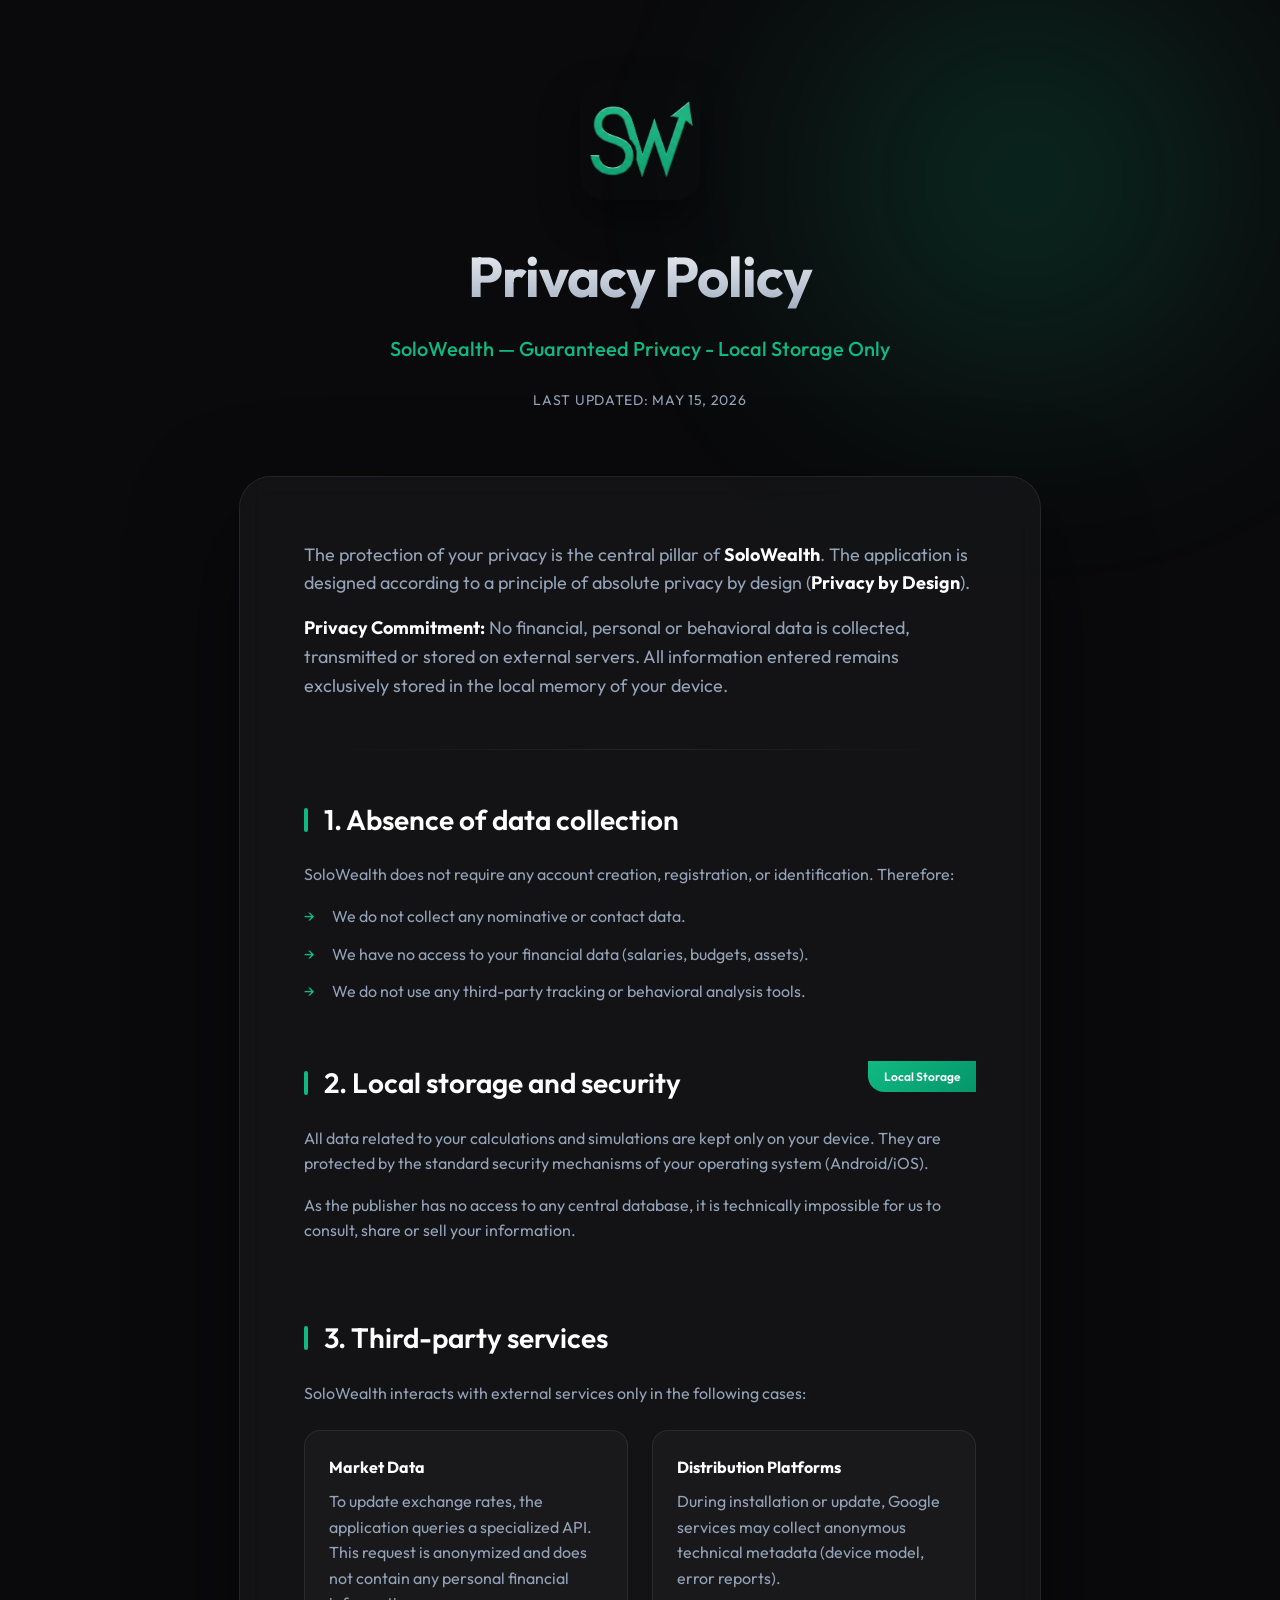
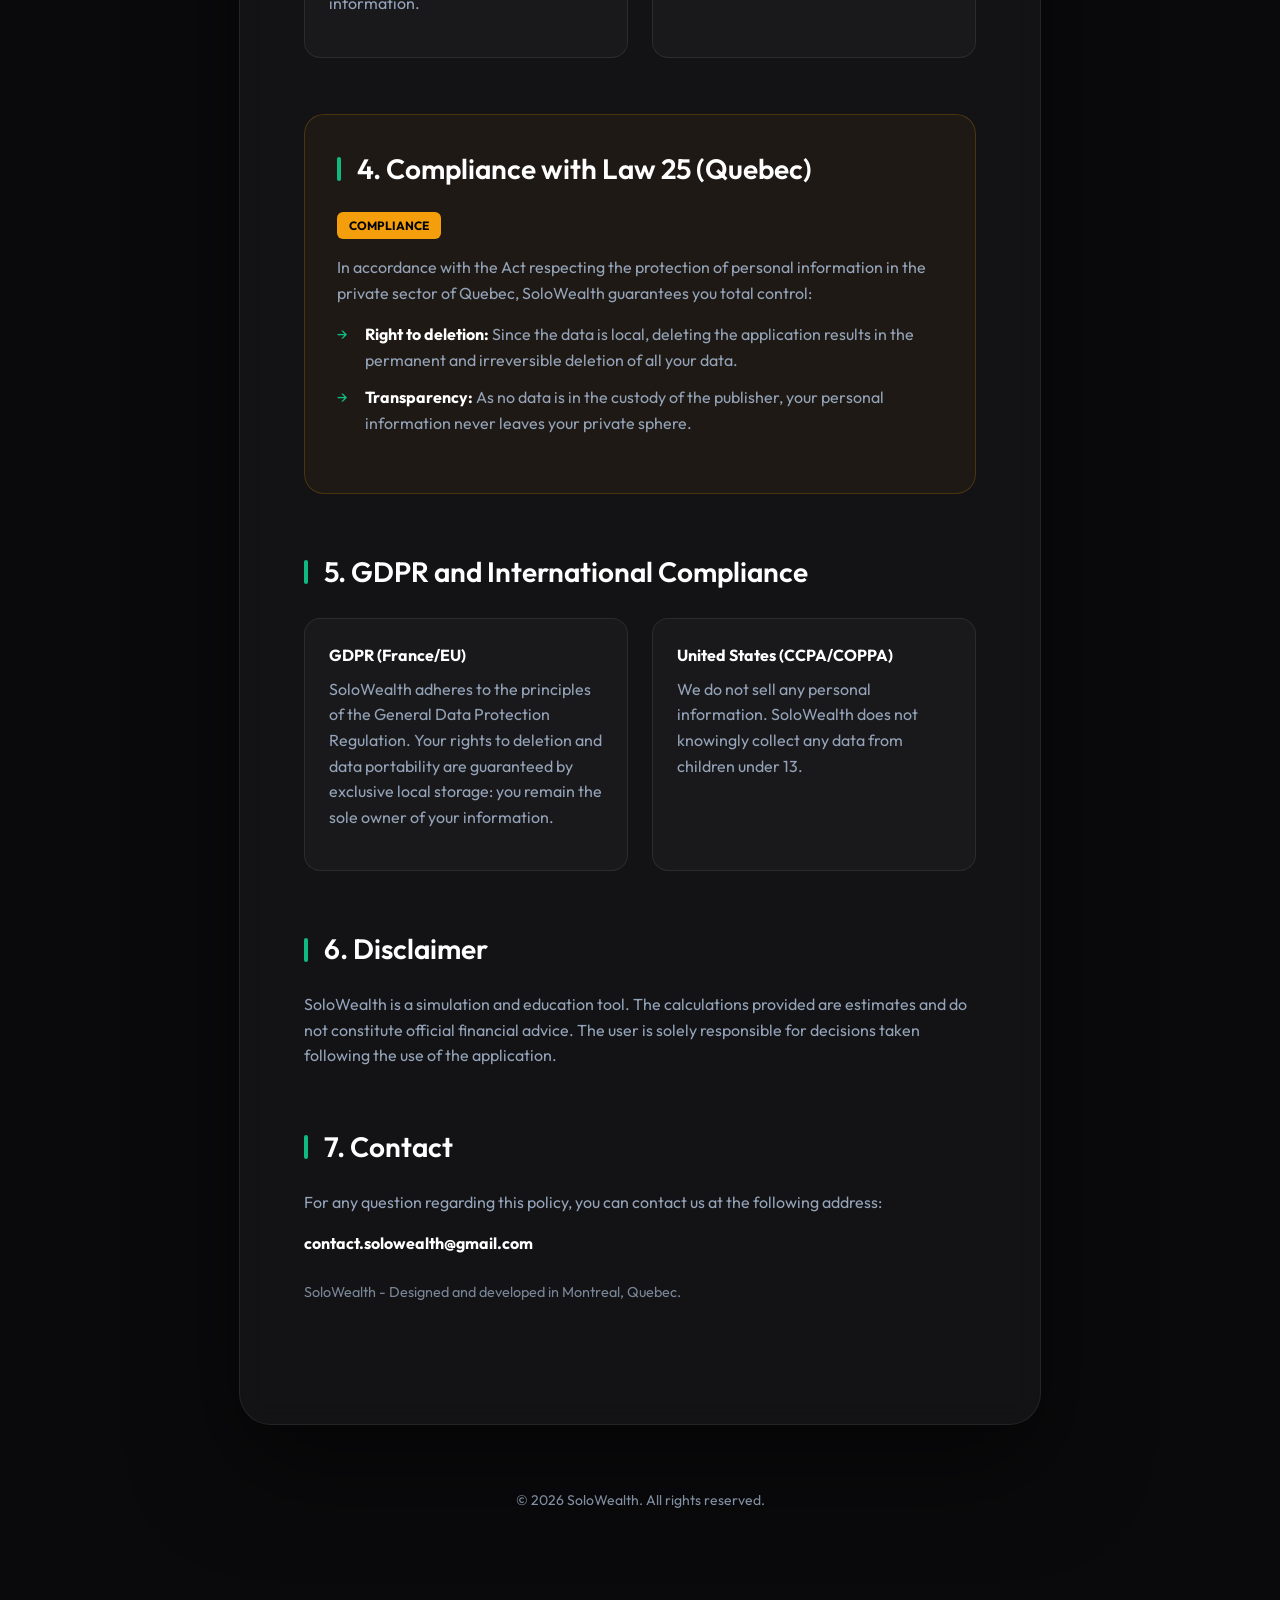
==== en/index.html @ 28579c3c "Initial Commit" ====
<!DOCTYPE html>
<html lang="en">
<head>
    <meta charset="UTF-8">
    <meta name="viewport" content="width=device-width, initial-scale=1.0">
    <title>SoloWealth — Privacy Policy</title>
    <meta name="description" content="Privacy Policy for the SoloWealth application. Privacy protection and local storage.">
    <link rel="preconnect" href="https://fonts.googleapis.com">
    <link rel="preconnect" href="https://fonts.gstatic.com" crossorigin>
    <link href="https://fonts.googleapis.com/css2?family=Outfit:wght@300;400;600;700&display=swap" rel="stylesheet">
    <link rel="stylesheet" href="../styles.css">
</head>
<body>
    <div class="background-glow"></div>
    
    <main class="container">
        <header class="header">
            <div class="logo-container">
                <img src="../logo.png" alt="SoloWealth Logo" class="logo">
            </div>
            <h1>Privacy Policy</h1>
            <p class="subtitle">SoloWealth — Guaranteed Privacy - Local Storage Only</p>
            <div class="meta">
                <span class="last-update">Last updated: May 15, 2026</span>
            </div>
        </header>

        <section class="content-card">
            <div class="intro">
                <p>The protection of your privacy is the central pillar of <strong>SoloWealth</strong>. The application is designed according to a principle of absolute privacy by design (<strong>Privacy by Design</strong>).</p>
                <p><strong>Privacy Commitment:</strong> No financial, personal or behavioral data is collected, transmitted or stored on external servers. All information entered remains exclusively stored in the local memory of your device.</p>
            </div>

            <div class="divider"></div>

            <article class="sections">
                <section id="collection">
                    <h2>1. Absence of data collection</h2>
                    <p>SoloWealth does not require any account creation, registration, or identification. Therefore:</p>
                    <ul class="bullet-list">
                        <li>We do not collect any nominative or contact data.</li>
                        <li>We have no access to your financial data (salaries, budgets, assets).</li>
                        <li>We do not use any third-party tracking or behavioral analysis tools.</li>
                    </ul>
                </section>

                <section id="storage" class="highlight-section">
                    <h2>2. Local storage and security</h2>
                    <div class="privacy-badge">Local Storage</div>
                    <p>All data related to your calculations and simulations are kept only on your device. They are protected by the standard security mechanisms of your operating system (Android/iOS).</p>
                    <p>As the publisher has no access to any central database, it is technically impossible for us to consult, share or sell your information.</p>
                </section>

                <section id="third-party">
                    <h2>3. Third-party services</h2>
                    <p>SoloWealth interacts with external services only in the following cases:</p>
                    <div class="grid-details">
                        <div class="detail-item">
                            <h3>Market Data</h3>
                            <p>To update exchange rates, the application queries a specialized API. This request is anonymized and does not contain any personal financial information.</p>
                        </div>
                        <div class="detail-item">
                            <h3>Distribution Platforms</h3>
                            <p>During installation or update, Google services may collect anonymous technical metadata (device model, error reports).</p>
                        </div>
                    </div>
                </section>

                <section id="law25" class="alert-box">
                    <h2>4. Compliance with Law 25 (Quebec)</h2>
                    <div class="important-tag">COMPLIANCE</div>
                    <p>In accordance with the Act respecting the protection of personal information in the private sector of Quebec, SoloWealth guarantees you total control:</p>
                    <ul class="bullet-list">
                        <li><strong>Right to deletion:</strong> Since the data is local, deleting the application results in the permanent and irreversible deletion of all your data.</li>
                        <li><strong>Transparency:</strong> As no data is in the custody of the publisher, your personal information never leaves your private sphere.</li>
                    </ul>
                </section>

                <section id="international">
                    <h2>5. GDPR and International Compliance</h2>
                    <div class="grid-details">
                        <div class="detail-item">
                            <h3>GDPR (France/EU)</h3>
                            <p>SoloWealth adheres to the principles of the General Data Protection Regulation. Your rights to deletion and data portability are guaranteed by exclusive local storage: you remain the sole owner of your information.</p>
                        </div>
                        <div class="detail-item">
                            <h3>United States (CCPA/COPPA)</h3>
                            <p>We do not sell any personal information. SoloWealth does not knowingly collect any data from children under 13.</p>
                        </div>
                    </div>
                </section>

                <section id="disclaimer">
                    <h2>6. Disclaimer</h2>
                    <p>SoloWealth is a simulation and education tool. The calculations provided are estimates and do not constitute official financial advice. The user is solely responsible for decisions taken following the use of the application.</p>
                </section>

                <section id="contact">
                    <h2>7. Contact</h2>
                    <p>For any question regarding this policy, you can contact us at the following address:</p>
                    <p><strong>contact.solowealth@gmail.com</strong></p>
                    <p style="margin-top: 24px; font-size: 0.9em; opacity: 0.8;">SoloWealth - Designed and developed in Montreal, Quebec.</p>
                </section>
            </article>
        </section>

        <footer class="page-footer">
            <p>&copy; 2026 SoloWealth. All rights reserved.</p>
        </footer>
    </main>

    <script>
        // Smooth scrolling and simple intersection observer for reveal effects
        document.querySelectorAll('a[href^="#"]').forEach(anchor => {
            anchor.addEventListener('click', function (e) {
                e.preventDefault();
                document.querySelector(this.getAttribute('href')).scrollIntoView({
                    behavior: 'smooth'
                });
            });
        });

        const observer = new IntersectionObserver((entries) => {
            entries.forEach(entry => {
                if (entry.isIntersecting) {
                    entry.target.classList.add('visible');
                }
            });
        }, { threshold: 0.1 });

        document.querySelectorAll('section').forEach(section => {
            observer.observe(section);
        });
    </script>
</body>
</html>
---- styles.css ----
:root {
    --primary: #10b981; /* Emerald Green */
    --primary-glow: rgba(16, 185, 129, 0.2);
    --gold: #f59e0b;
    --bg-dark: #0a0a0c;
    --card-bg: rgba(23, 23, 26, 0.7);
    --text-main: #e2e8f0;
    --text-muted: #94a3b8;
    --border: rgba(255, 255, 255, 0.08);
    --accent-gradient: linear-gradient(135deg, #10b981 0%, #059669 100%);
    --font-family: 'Outfit', sans-serif;
}

* {
    margin: 0;
    padding: 0;
    box-sizing: border-box;
}

body {
    background-color: var(--bg-dark);
    color: var(--text-main);
    font-family: var(--font-family);
    line-height: 1.6;
    overflow-x: hidden;
    -webkit-font-smoothing: antialiased;
}

/* Background Effects */
.background-glow {
    position: fixed;
    top: -10%;
    right: -10%;
    width: 60%;
    height: 60%;
    background: radial-gradient(circle, var(--primary-glow) 0%, transparent 70%);
    z-index: -1;
    filter: blur(80px);
    pointer-events: none;
}

.container {
    max-width: 850px;
    margin: 0 auto;
    padding: 80px 24px;
}

/* Header Styles */
.header {
    text-align: center;
    margin-bottom: 64px;
    animation: fadeInDown 0.8s ease-out;
}

.logo-container {
    margin-bottom: 24px;
}

.logo {
    width: 120px;
    height: auto;
    border-radius: 24px;
    box-shadow: 0 20px 40px rgba(0, 0, 0, 0.4);
}

h1 {
    font-size: 3.5rem;
    font-weight: 700;
    letter-spacing: -0.02em;
    background: linear-gradient(to bottom, #fff, #94a3b8);
    -webkit-background-clip: text;
    -webkit-text-fill-color: transparent;
    margin-bottom: 12px;
}

.subtitle {
    font-size: 1.25rem;
    color: var(--primary);
    font-weight: 500;
    margin-bottom: 24px;
}

.meta {
    font-size: 0.875rem;
    color: var(--text-muted);
    text-transform: uppercase;
    letter-spacing: 0.05em;
}

/* Content Card */
.content-card {
    background: var(--card-bg);
    backdrop-filter: blur(12px);
    -webkit-backdrop-filter: blur(12px);
    border: 1px solid var(--border);
    border-radius: 32px;
    padding: 64px;
    box-shadow: 0 40px 100px rgba(0, 0, 0, 0.5);
    animation: fadeInUp 1s ease-out;
}

.intro {
    font-size: 1.125rem;
    color: var(--text-main);
    margin-bottom: 48px;
}

.divider {
    height: 1px;
    background: linear-gradient(to right, transparent, var(--border), transparent);
    margin: 48px 0;
}

/* Sections */
article.sections section {
    margin-bottom: 56px;
    opacity: 0;
    transform: translateY(20px);
    transition: all 0.6s ease-out;
}

article.sections section.visible {
    opacity: 1;
    transform: translateY(0);
}

h2 {
    font-size: 1.75rem;
    font-weight: 600;
    margin-bottom: 20px;
    color: #fff;
    display: flex;
    align-items: center;
}

h2::before {
    content: '';
    display: inline-block;
    width: 4px;
    height: 24px;
    background: var(--primary);
    margin-right: 16px;
    border-radius: 4px;
}

p {
    margin-bottom: 16px;
    color: var(--text-muted);
}

strong {
    color: #fff;
}

ul {
    list-style: none;
    margin-bottom: 24px;
}

ul li {
    padding-left: 28px;
    position: relative;
    margin-bottom: 12px;
    color: var(--text-muted);
}

ul li::before {
    content: '→';
    position: absolute;
    left: 0;
    color: var(--primary);
}

/* Alert Box */
.alert-box {
    background: rgba(245, 158, 11, 0.05);
    border: 1px solid rgba(245, 158, 11, 0.2);
    border-radius: 20px;
    padding: 32px;
}

.important-tag {
    display: inline-block;
    background: var(--gold);
    color: #000;
    font-weight: 700;
    font-size: 0.75rem;
    padding: 4px 12px;
    border-radius: 6px;
    margin-bottom: 16px;
}

/* Grid Details */
.grid-details {
    display: grid;
    grid-template-columns: 1fr 1fr;
    gap: 24px;
    margin-top: 24px;
}

.detail-item {
    background: rgba(255, 255, 255, 0.03);
    padding: 24px;
    border-radius: 16px;
    border: 1px solid var(--border);
}

.detail-item h3 {
    font-size: 1rem;
    color: #fff;
    margin-bottom: 8px;
}

/* Highlight Section */
.highlight-section {
    position: relative;
    overflow: hidden;
}

.privacy-badge {
    position: absolute;
    top: 0;
    right: 0;
    background: var(--accent-gradient);
    color: white;
    padding: 6px 16px;
    border-radius: 0 0 0 16px;
    font-size: 0.75rem;
    font-weight: 600;
}

/* Footer */
.page-footer {
    text-align: center;
    margin-top: 64px;
    color: var(--text-muted);
    font-size: 0.875rem;
}

/* Animations */
@keyframes fadeInDown {
    from { opacity: 0; transform: translateY(-30px); }
    to { opacity: 1; transform: translateY(0); }
}

@keyframes fadeInUp {
    from { opacity: 0; transform: translateY(40px); }
    to { opacity: 1; transform: translateY(0); }
}

/* Responsive */
@media (max-width: 768px) {
    .container {
        padding: 40px 20px;
    }
    
    h1 {
        font-size: 2.5rem;
    }
    
    .content-card {
        padding: 32px;
    }
    
    .grid-details {
        grid-template-columns: 1fr;
    }
}
/* Language Selector & Buttons */
.language-selector {
    display: flex;
    justify-content: center;
    gap: 24px;
    margin-top: 48px;
}

.btn {
    display: inline-block;
    padding: 16px 40px;
    border-radius: 16px;
    font-weight: 600;
    text-decoration: none;
    transition: all 0.3s cubic-bezier(0.4, 0, 0.2, 1);
    font-size: 1.125rem;
    border: 1px solid transparent;
    cursor: pointer;
}

.btn-primary {
    background: var(--accent-gradient);
    color: #fff;
    box-shadow: 0 10px 20px var(--primary-glow);
}

.btn-primary:hover {
    transform: translateY(-4px);
    box-shadow: 0 15px 30px var(--primary-glow);
    filter: brightness(1.1);
}

.btn-secondary {
    background: rgba(255, 255, 255, 0.05);
    color: #fff;
    border: 1px solid var(--border);
    backdrop-filter: blur(8px);
}

.btn-secondary:hover {
    background: rgba(255, 255, 255, 0.1);
    transform: translateY(-4px);
    border-color: var(--primary);
}

@media (max-width: 480px) {
    .language-selector {
        flex-direction: column;
        align-items: stretch;
    }
    
    .btn {
        text-align: center;
    }
}
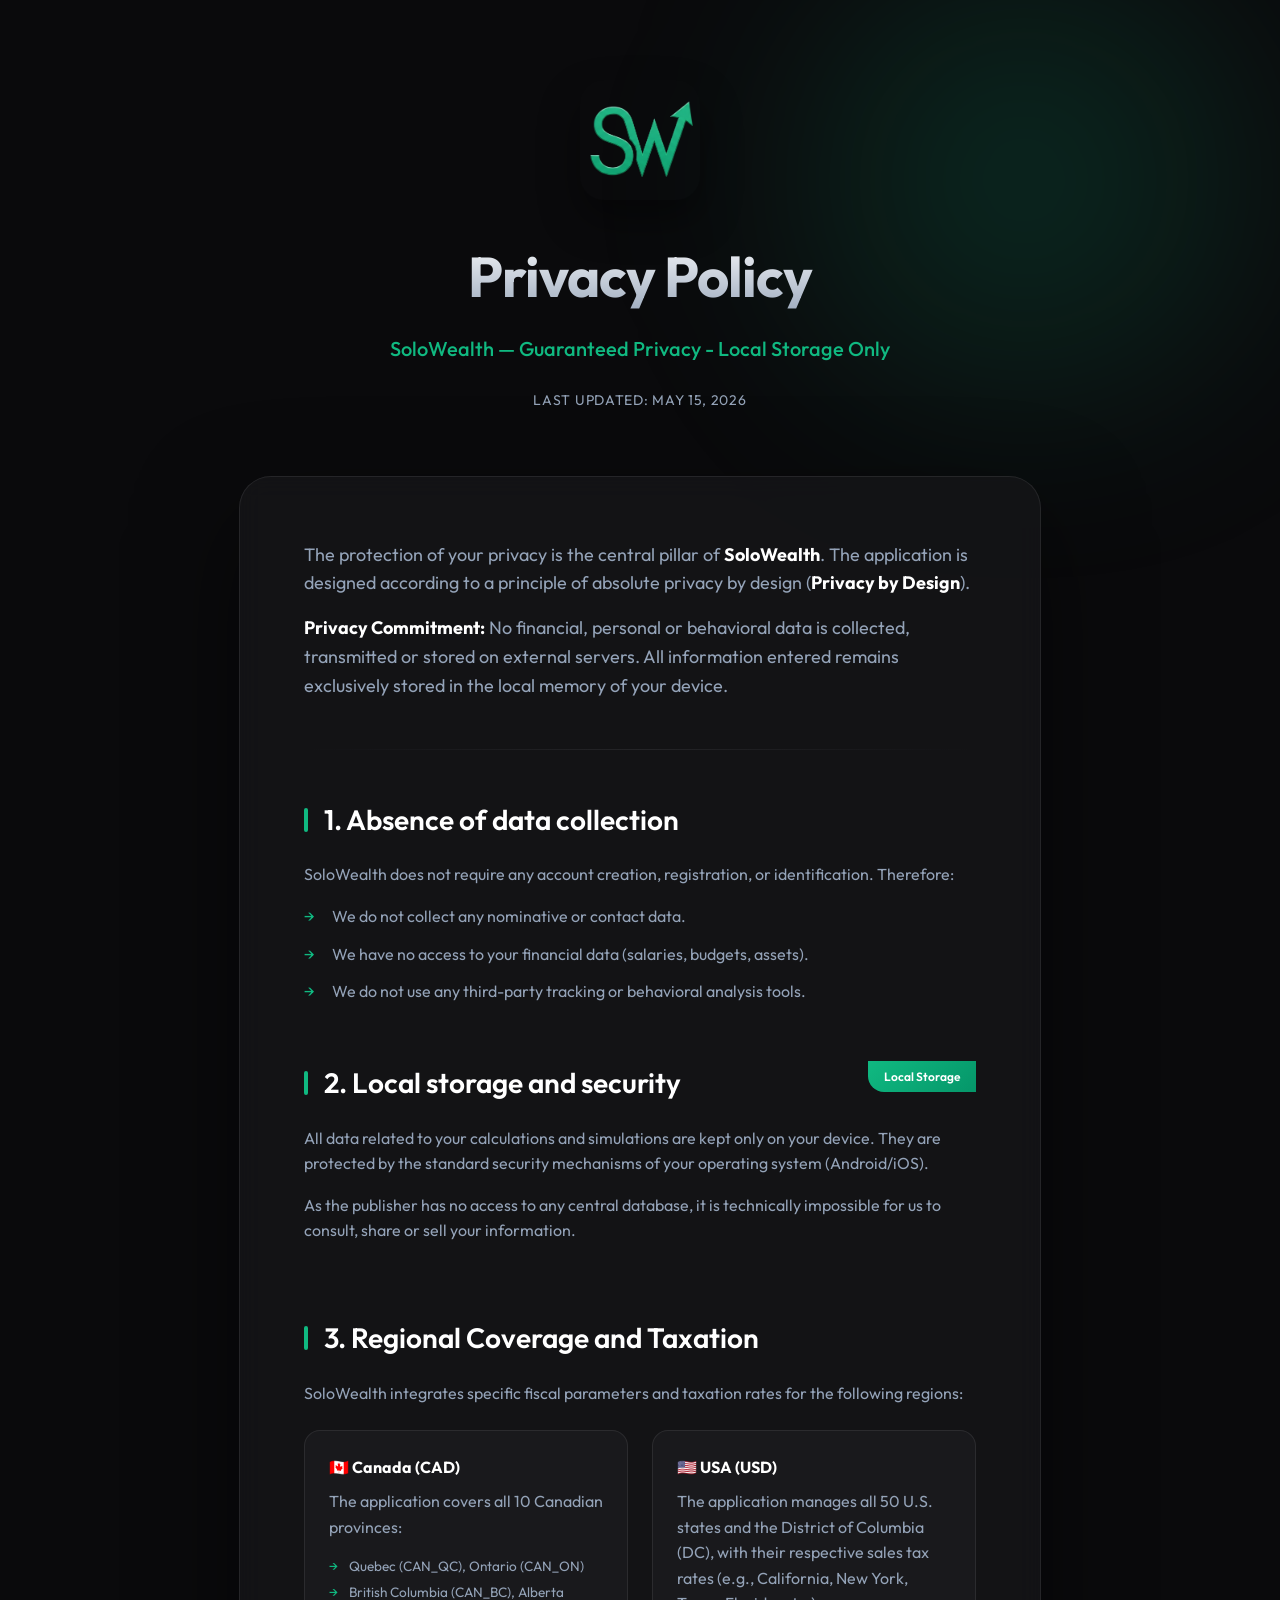
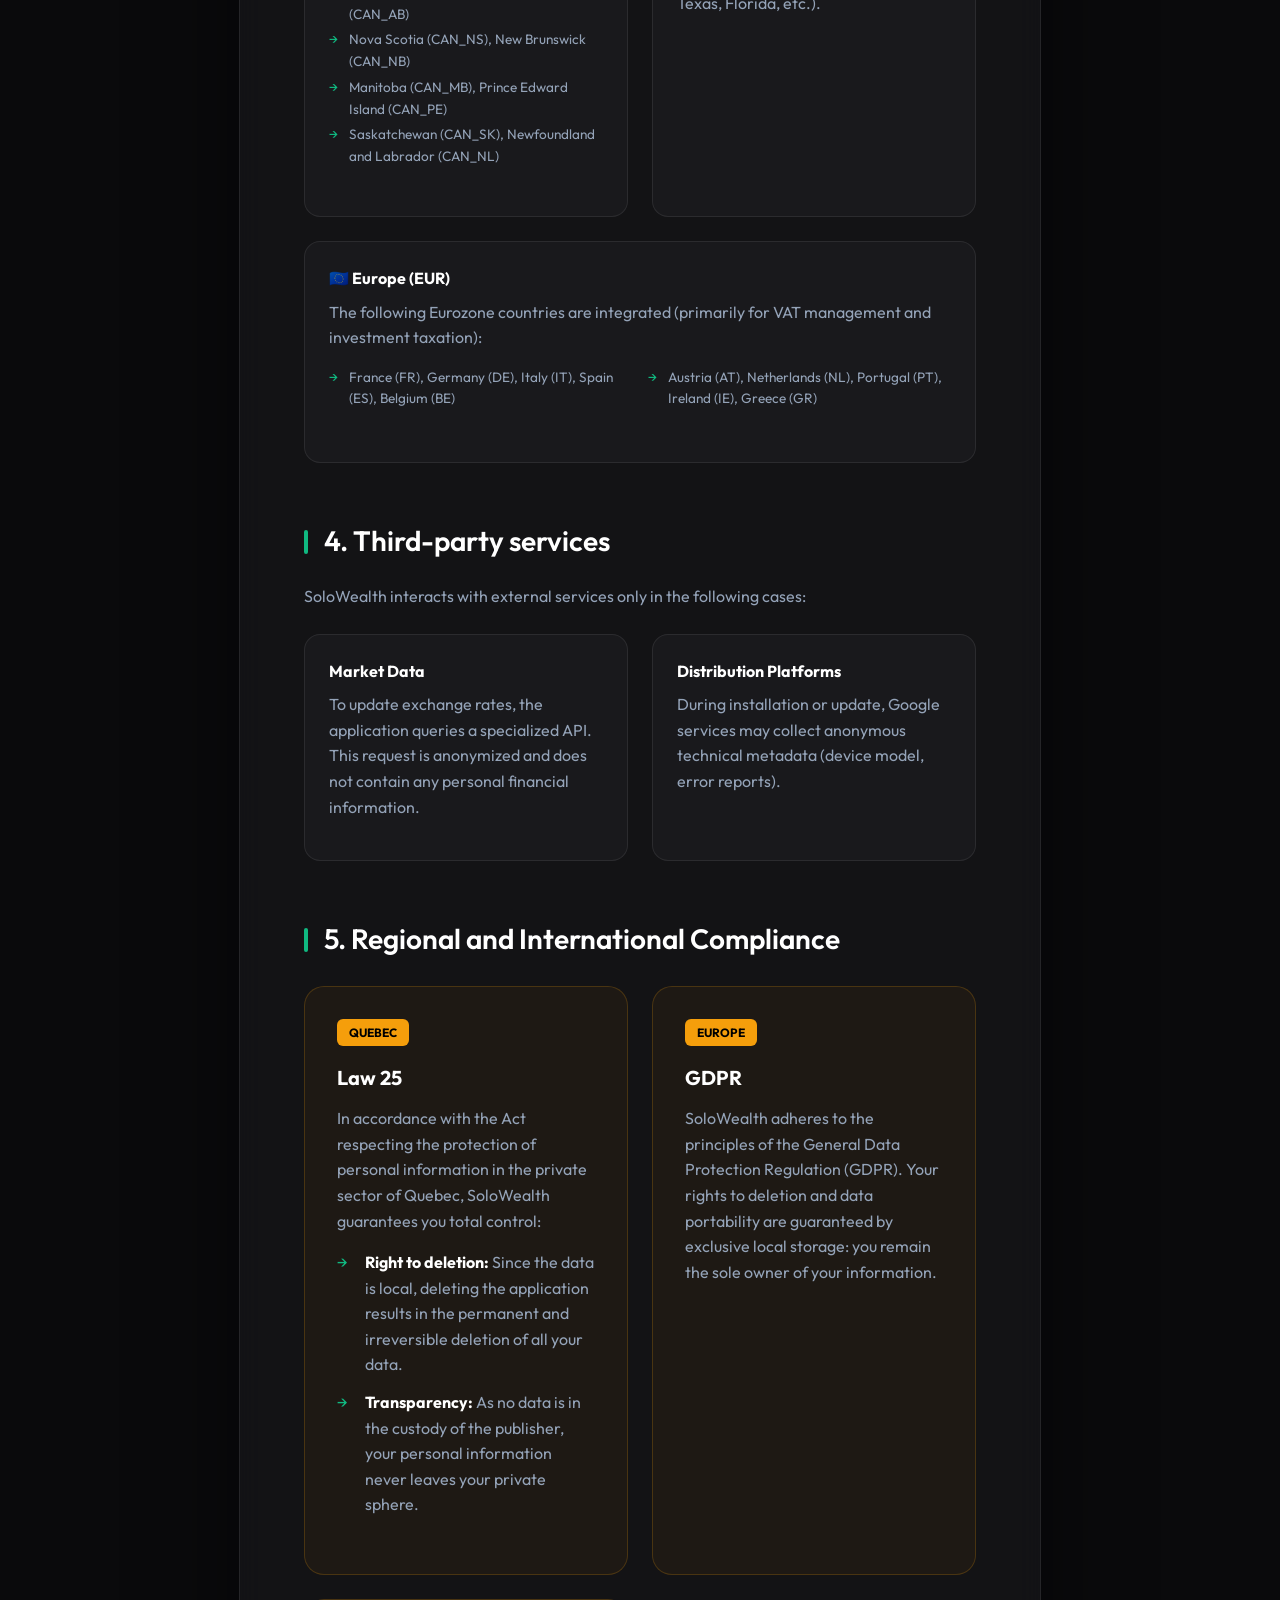
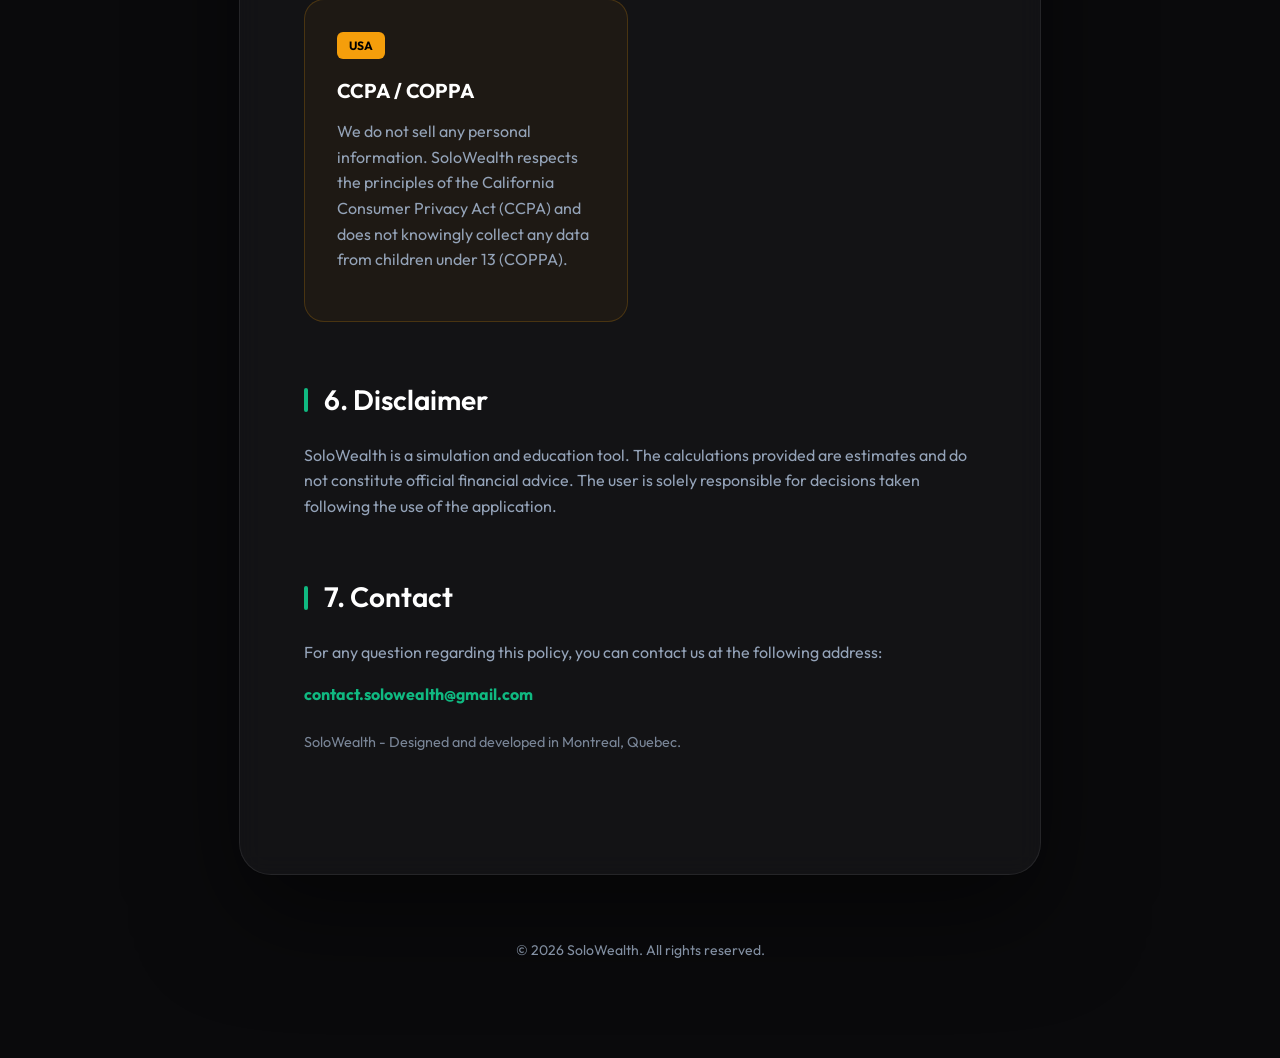
==== commit 10600146: "Update Regions" ====
--- a/en/index.html
+++ b/en/index.html
@@ -51,8 +51,38 @@
                     <p>As the publisher has no access to any central database, it is technically impossible for us to consult, share or sell your information.</p>
                 </section>
 
+                <section id="regions">
+                    <h2>3. Regional Coverage and Taxation</h2>
+                    <p>SoloWealth integrates specific fiscal parameters and taxation rates for the following regions:</p>
+                    <div class="grid-details">
+                        <div class="detail-item">
+                            <h3>🇨🇦 Canada (CAD)</h3>
+                            <p>The application covers all 10 Canadian provinces:</p>
+                            <ul class="bullet-list mini-list">
+                                <li>Quebec (CAN_QC), Ontario (CAN_ON)</li>
+                                <li>British Columbia (CAN_BC), Alberta (CAN_AB)</li>
+                                <li>Nova Scotia (CAN_NS), New Brunswick (CAN_NB)</li>
+                                <li>Manitoba (CAN_MB), Prince Edward Island (CAN_PE)</li>
+                                <li>Saskatchewan (CAN_SK), Newfoundland and Labrador (CAN_NL)</li>
+                            </ul>
+                        </div>
+                        <div class="detail-item">
+                            <h3>🇺🇸 USA (USD)</h3>
+                            <p>The application manages all 50 U.S. states and the District of Columbia (DC), with their respective sales tax rates (e.g., California, New York, Texas, Florida, etc.).</p>
+                        </div>
+                        <div class="detail-item span-2">
+                            <h3>🇪🇺 Europe (EUR)</h3>
+                            <p>The following Eurozone countries are integrated (primarily for VAT management and investment taxation):</p>
+                            <ul class="bullet-list grid-list">
+                                <li>France (FR), Germany (DE), Italy (IT), Spain (ES), Belgium (BE)</li>
+                                <li>Austria (AT), Netherlands (NL), Portugal (PT), Ireland (IE), Greece (GR)</li>
+                            </ul>
+                        </div>
+                    </div>
+                </section>
+
                 <section id="third-party">
-                    <h2>3. Third-party services</h2>
+                    <h2>4. Third-party services</h2>
                     <p>SoloWealth interacts with external services only in the following cases:</p>
                     <div class="grid-details">
                         <div class="detail-item">
@@ -66,26 +96,29 @@
                     </div>
                 </section>
 
-                <section id="law25" class="alert-box">
-                    <h2>4. Compliance with Law 25 (Quebec)</h2>
-                    <div class="important-tag">COMPLIANCE</div>
-                    <p>In accordance with the Act respecting the protection of personal information in the private sector of Quebec, SoloWealth guarantees you total control:</p>
-                    <ul class="bullet-list">
-                        <li><strong>Right to deletion:</strong> Since the data is local, deleting the application results in the permanent and irreversible deletion of all your data.</li>
-                        <li><strong>Transparency:</strong> As no data is in the custody of the publisher, your personal information never leaves your private sphere.</li>
-                    </ul>
-                </section>
+                <section id="compliance">
+                    <h2>5. Regional and International Compliance</h2>
+                    <div class="compliance-grid">
+                        <div class="alert-box">
+                            <div class="important-tag">QUEBEC</div>
+                            <h3>Law 25</h3>
+                            <p>In accordance with the Act respecting the protection of personal information in the private sector of Quebec, SoloWealth guarantees you total control:</p>
+                            <ul class="bullet-list">
+                                <li><strong>Right to deletion:</strong> Since the data is local, deleting the application results in the permanent and irreversible deletion of all your data.</li>
+                                <li><strong>Transparency:</strong> As no data is in the custody of the publisher, your personal information never leaves your private sphere.</li>
+                            </ul>
+                        </div>
 
-                <section id="international">
-                    <h2>5. GDPR and International Compliance</h2>
-                    <div class="grid-details">
-                        <div class="detail-item">
-                            <h3>GDPR (France/EU)</h3>
-                            <p>SoloWealth adheres to the principles of the General Data Protection Regulation. Your rights to deletion and data portability are guaranteed by exclusive local storage: you remain the sole owner of your information.</p>
+                        <div class="alert-box">
+                            <div class="important-tag">EUROPE</div>
+                            <h3>GDPR</h3>
+                            <p>SoloWealth adheres to the principles of the General Data Protection Regulation (GDPR). Your rights to deletion and data portability are guaranteed by exclusive local storage: you remain the sole owner of your information.</p>
                         </div>
-                        <div class="detail-item">
-                            <h3>United States (CCPA/COPPA)</h3>
-                            <p>We do not sell any personal information. SoloWealth does not knowingly collect any data from children under 13.</p>
+
+                        <div class="alert-box">
+                            <div class="important-tag">USA</div>
+                            <h3>CCPA / COPPA</h3>
+                            <p>We do not sell any personal information. SoloWealth respects the principles of the California Consumer Privacy Act (CCPA) and does not knowingly collect any data from children under 13 (COPPA).</p>
                         </div>
                     </div>
                 </section>
@@ -98,7 +131,7 @@
                 <section id="contact">
                     <h2>7. Contact</h2>
                     <p>For any question regarding this policy, you can contact us at the following address:</p>
-                    <p><strong>contact.solowealth@gmail.com</strong></p>
+                    <p><strong><a href="mailto:contact.solowealth@gmail.com?subject=[SoloWealth-PrivacyPolicy]" class="email-link">contact.solowealth@gmail.com</a></strong></p>
                     <p style="margin-top: 24px; font-size: 0.9em; opacity: 0.8;">SoloWealth - Designed and developed in Montreal, Quebec.</p>
                 </section>
             </article>
--- a/styles.css
+++ b/styles.css
@@ -205,10 +205,50 @@
     border: 1px solid var(--border);
 }
 
+.span-2 {
+    grid-column: span 2;
+}
+
+.compliance-grid {
+    display: grid;
+    grid-template-columns: repeat(auto-fit, minmax(320px, 1fr));
+    gap: 24px;
+    margin-top: 24px;
+}
+
+.alert-box h3 {
+    font-size: 1.25rem;
+    color: #fff;
+    margin-bottom: 12px;
+}
+
 .detail-item h3 {
     font-size: 1rem;
     color: #fff;
     margin-bottom: 8px;
+}
+
+.mini-list {
+    font-size: 0.85rem;
+    margin-top: 12px;
+}
+
+.mini-list li {
+    margin-bottom: 4px;
+    padding-left: 20px;
+}
+
+.grid-list {
+    display: grid;
+    grid-template-columns: 1fr 1fr;
+    gap: 0 16px;
+    font-size: 0.85rem;
+    margin-top: 12px;
+}
+
+.grid-list li {
+    margin-bottom: 4px;
+    padding-left: 20px;
 }
 
 /* Highlight Section */
@@ -265,6 +305,14 @@
     .grid-details {
         grid-template-columns: 1fr;
     }
+    
+    .span-2 {
+        grid-column: span 1;
+    }
+    
+    .grid-list {
+        grid-template-columns: 1fr;
+    }
 }
 /* Language Selector & Buttons */
 .language-selector {
@@ -321,3 +369,15 @@
         text-align: center;
     }
 }
+
+.email-link {
+    color: var(--primary);
+    text-decoration: none;
+    transition: all 0.2s ease;
+    border-bottom: 1px solid transparent;
+}
+
+.email-link:hover {
+    color: #fff;
+    border-bottom-color: var(--primary);
+}
